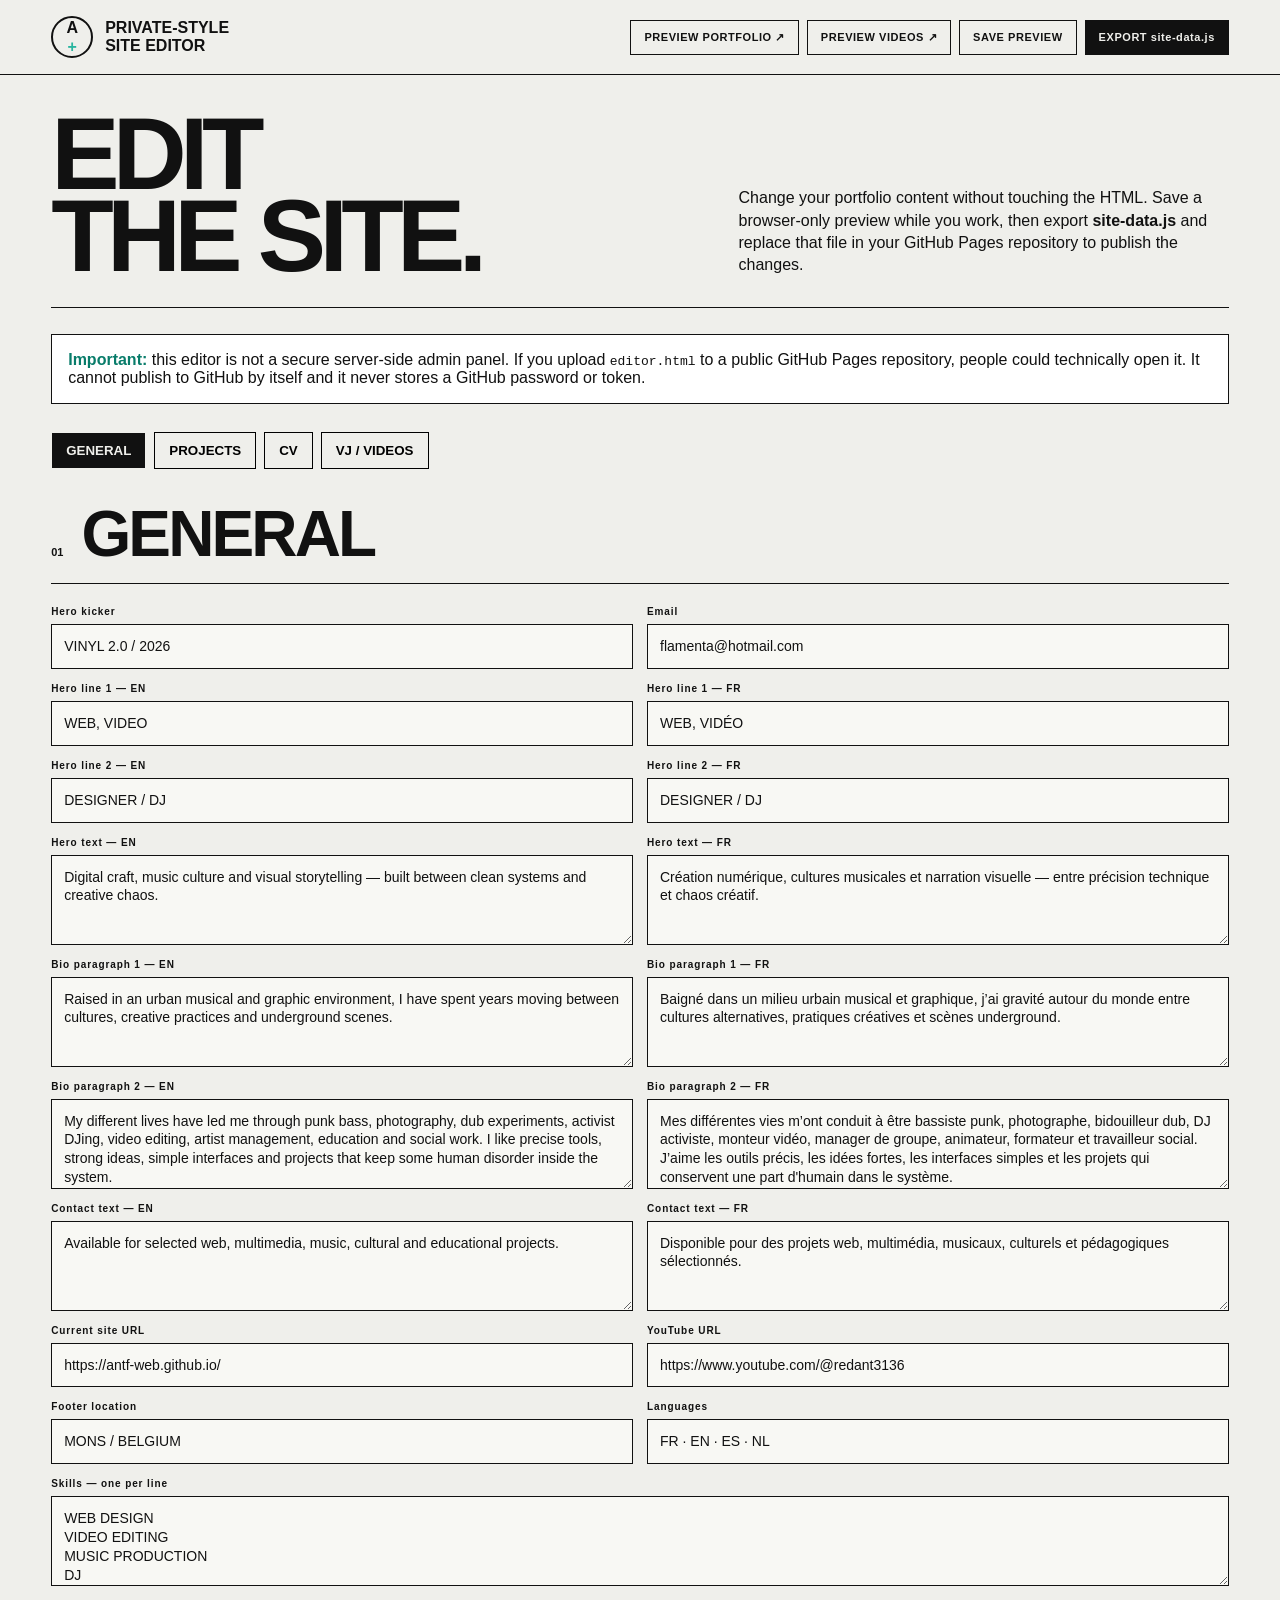
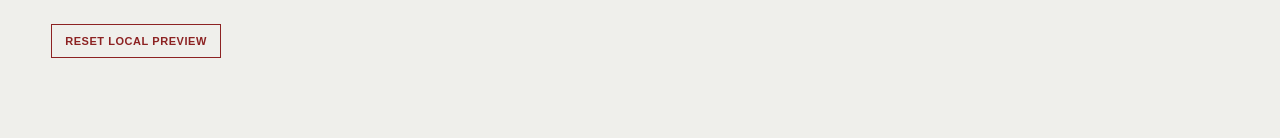
==== editor.html @ ae1c748e "Add files via upload" ====
<!doctype html>
<html lang="en">
<head>
  <meta charset="utf-8" />
  <meta name="viewport" content="width=device-width, initial-scale=1" />
  <meta name="robots" content="noindex,nofollow" />
  <title>Antoine Flament — Site Editor</title>
  <link rel="stylesheet" href="editor.css" />
</head>
<body>
  <header class="editor-header">
    <div class="editor-brand"><div class="editor-mark">A<span>+</span></div><div>PRIVATE-STYLE<br>SITE EDITOR</div></div>
    <div class="editor-actions">
      <a class="btn" href="index.html" target="_blank">PREVIEW PORTFOLIO ↗</a>
      <a class="btn" href="videos.html" target="_blank">PREVIEW VIDEOS ↗</a>
      <button class="btn" id="savePreview">SAVE PREVIEW</button>
      <button class="btn primary" id="exportData">EXPORT site-data.js</button>
    </div>
  </header>

  <main class="editor-shell">
    <section class="intro">
      <h1>EDIT<br>THE SITE.</h1>
      <p>Change your portfolio content without touching the HTML. Save a browser-only preview while you work, then export <strong>site-data.js</strong> and replace that file in your GitHub Pages repository to publish the changes.</p>
    </section>

    <div class="notice"><strong>Important:</strong> this editor is not a secure server-side admin panel. If you upload <code>editor.html</code> to a public GitHub Pages repository, people could technically open it. It cannot publish to GitHub by itself and it never stores a GitHub password or token.</div>

    <div class="tabs" role="tablist">
      <button class="tab active" data-tab="general">GENERAL</button>
      <button class="tab" data-tab="projects">PROJECTS</button>
      <button class="tab" data-tab="cv">CV</button>
      <button class="tab" data-tab="videos">VJ / VIDEOS</button>
    </div>

    <section class="panel active" id="general"><div class="section-title"><span>01</span><h2>GENERAL</h2></div><div class="form-grid" id="generalFields"></div></section>
    <section class="panel" id="projects">
      <div class="section-title"><span>02</span><h2>PROJECTS</h2></div>
      <div class="collection-toolbar" aria-label="Add portfolio item">
        <button class="btn add" type="button" data-add-project="music">+ MUSIC</button>
        <button class="btn add" type="button" data-add-project="web">+ WEB</button>
        <button class="btn add" type="button" data-add-project="video">+ VIDEO</button>
        <span class="toolbar-help">New items automatically appear under the matching filter on the portfolio page.</span>
      </div>
      <div id="projectsFields"></div>
    </section>
    <section class="panel" id="cv"><div class="section-title"><span>03</span><h2>CV</h2></div><div class="notice compact"><strong>Bilingual CV:</strong> each entry has independent English and French title/detail fields. The public language switch selects the matching version automatically.</div><div id="cvFields"></div></section>
    <section class="panel" id="videos">
      <div class="section-title"><span>04</span><h2>VJ / VIDEOS</h2></div>
      <div class="form-grid" id="videoIntroFields"></div>
      <div class="collection-toolbar">
        <button class="btn add" type="button" id="addVjVideo">+ VJ VIDEO</button>
        <span class="toolbar-help">Use a direct video file URL (MP4/WebM) for videos displayed on the VJ page.</span>
      </div>
      <div id="videoFields"></div>
    </section>

    <div style="margin-top:38px"><button class="btn danger" id="clearPreview">RESET LOCAL PREVIEW</button></div>
  </main>
  <div class="status" id="status"></div>
  <script src="site-data.js"></script>
  <script src="editor.js"></script>
</body>
</html>
---- editor.css ----
:root{--bg:#efefeb;--ink:#111;--accent:#28b59f;--line:#b9b9b2;--panel:#f8f8f4}*{box-sizing:border-box}body{margin:0;background:var(--bg);color:var(--ink);font-family:Arial,Helvetica,sans-serif}.editor-header{position:sticky;top:0;z-index:20;background:rgba(239,239,235,.96);backdrop-filter:blur(12px);border-bottom:1px solid;padding:16px clamp(16px,4vw,56px);display:flex;align-items:center;justify-content:space-between;gap:18px}.editor-brand{display:flex;align-items:center;gap:12px;font-weight:900}.editor-mark{width:42px;height:42px;border:2px solid;border-radius:50%;display:grid;place-items:center}.editor-mark span{color:var(--accent)}.editor-actions{display:flex;gap:8px;flex-wrap:wrap;justify-content:flex-end}.btn{border:1px solid var(--ink);background:transparent;color:var(--ink);padding:10px 13px;font-weight:800;font-size:11px;letter-spacing:.05em;cursor:pointer;text-decoration:none}.btn:hover,.btn.primary{background:var(--ink);color:var(--bg)}.btn.primary:hover{background:var(--accent);color:var(--ink)}.editor-shell{max-width:1450px;margin:auto;padding:38px clamp(16px,4vw,56px) 80px}.intro{display:grid;grid-template-columns:1.3fr 1fr;gap:50px;align-items:end;border-bottom:1px solid;padding-bottom:30px}.intro h1{font-size:clamp(50px,8vw,110px);line-height:.8;letter-spacing:-.065em;margin:0}.intro p{font-size:16px;line-height:1.4;margin:0}.notice{margin:26px 0;padding:16px;border:1px solid;background:#fff}.notice strong{color:#087c6a}.tabs{display:flex;gap:8px;flex-wrap:wrap;margin:28px 0}.tab{border:1px solid;background:transparent;padding:10px 14px;font-weight:900;cursor:pointer}.tab.active{background:var(--ink);color:var(--bg)}.panel{display:none}.panel.active{display:block}.section-title{display:flex;align-items:baseline;gap:18px;border-bottom:1px solid;margin:0 0 22px;padding-bottom:12px}.section-title span{font-size:11px;font-weight:900}.section-title h2{font-size:clamp(34px,5vw,68px);letter-spacing:-.045em;margin:0}.form-grid{display:grid;grid-template-columns:repeat(2,minmax(0,1fr));gap:14px}.field{display:flex;flex-direction:column;gap:7px}.field.full{grid-column:1/-1}.field label{font-size:10px;font-weight:900;letter-spacing:.09em}.field input,.field textarea,.field select{width:100%;border:1px solid var(--ink);background:var(--panel);padding:12px;font:14px/1.35 Arial,sans-serif;color:var(--ink);border-radius:0}.field textarea{min-height:90px;resize:vertical}.edit-card{border:1px solid;margin-bottom:18px;background:rgba(255,255,255,.28)}.edit-card-head{display:flex;justify-content:space-between;align-items:center;padding:14px 16px;border-bottom:1px solid;font-weight:900}.edit-card-body{padding:16px}.badge{font-size:10px;border:1px solid;padding:5px 7px;letter-spacing:.08em}.help{font-size:12px;opacity:.66;line-height:1.4;margin-top:8px}.status{position:fixed;right:18px;bottom:18px;background:var(--ink);color:var(--bg);padding:12px 15px;font-size:12px;font-weight:800;transform:translateY(100px);opacity:0;transition:.25s;z-index:40}.status.show{transform:none;opacity:1}.danger{border-color:#8c2222;color:#8c2222}.danger:hover{background:#8c2222;color:#fff}@media(max-width:800px){.editor-header{align-items:flex-start;flex-direction:column}.editor-actions{justify-content:flex-start}.intro{grid-template-columns:1fr}.form-grid{grid-template-columns:1fr}.field.full{grid-column:auto}}

.collection-toolbar{display:flex;align-items:center;gap:8px;flex-wrap:wrap;margin:0 0 18px}.btn.add{border-style:dashed}.btn.add:hover{background:var(--accent);color:var(--ink)}.toolbar-help{font-size:11px;opacity:.65;margin-left:6px}.card-actions{display:flex;gap:6px;align-items:center}.mini-btn{border:1px solid var(--ink);background:transparent;color:inherit;font:900 10px/1 Arial,sans-serif;padding:7px 9px;cursor:pointer;letter-spacing:.04em}.mini-btn:hover{background:var(--ink);color:var(--bg)}.mini-btn.remove{border-color:#8c2222;color:#8c2222}.mini-btn.remove:hover{background:#8c2222;color:#fff}.empty-state{border:1px dashed var(--line);padding:24px;font-size:13px;opacity:.7}.field .help.inline{margin-top:0}.select-row{display:grid;grid-template-columns:1fr 1fr;gap:14px}@media(max-width:800px){.toolbar-help{flex-basis:100%;margin:4px 0 0}.card-actions{flex-wrap:wrap;justify-content:flex-end}}
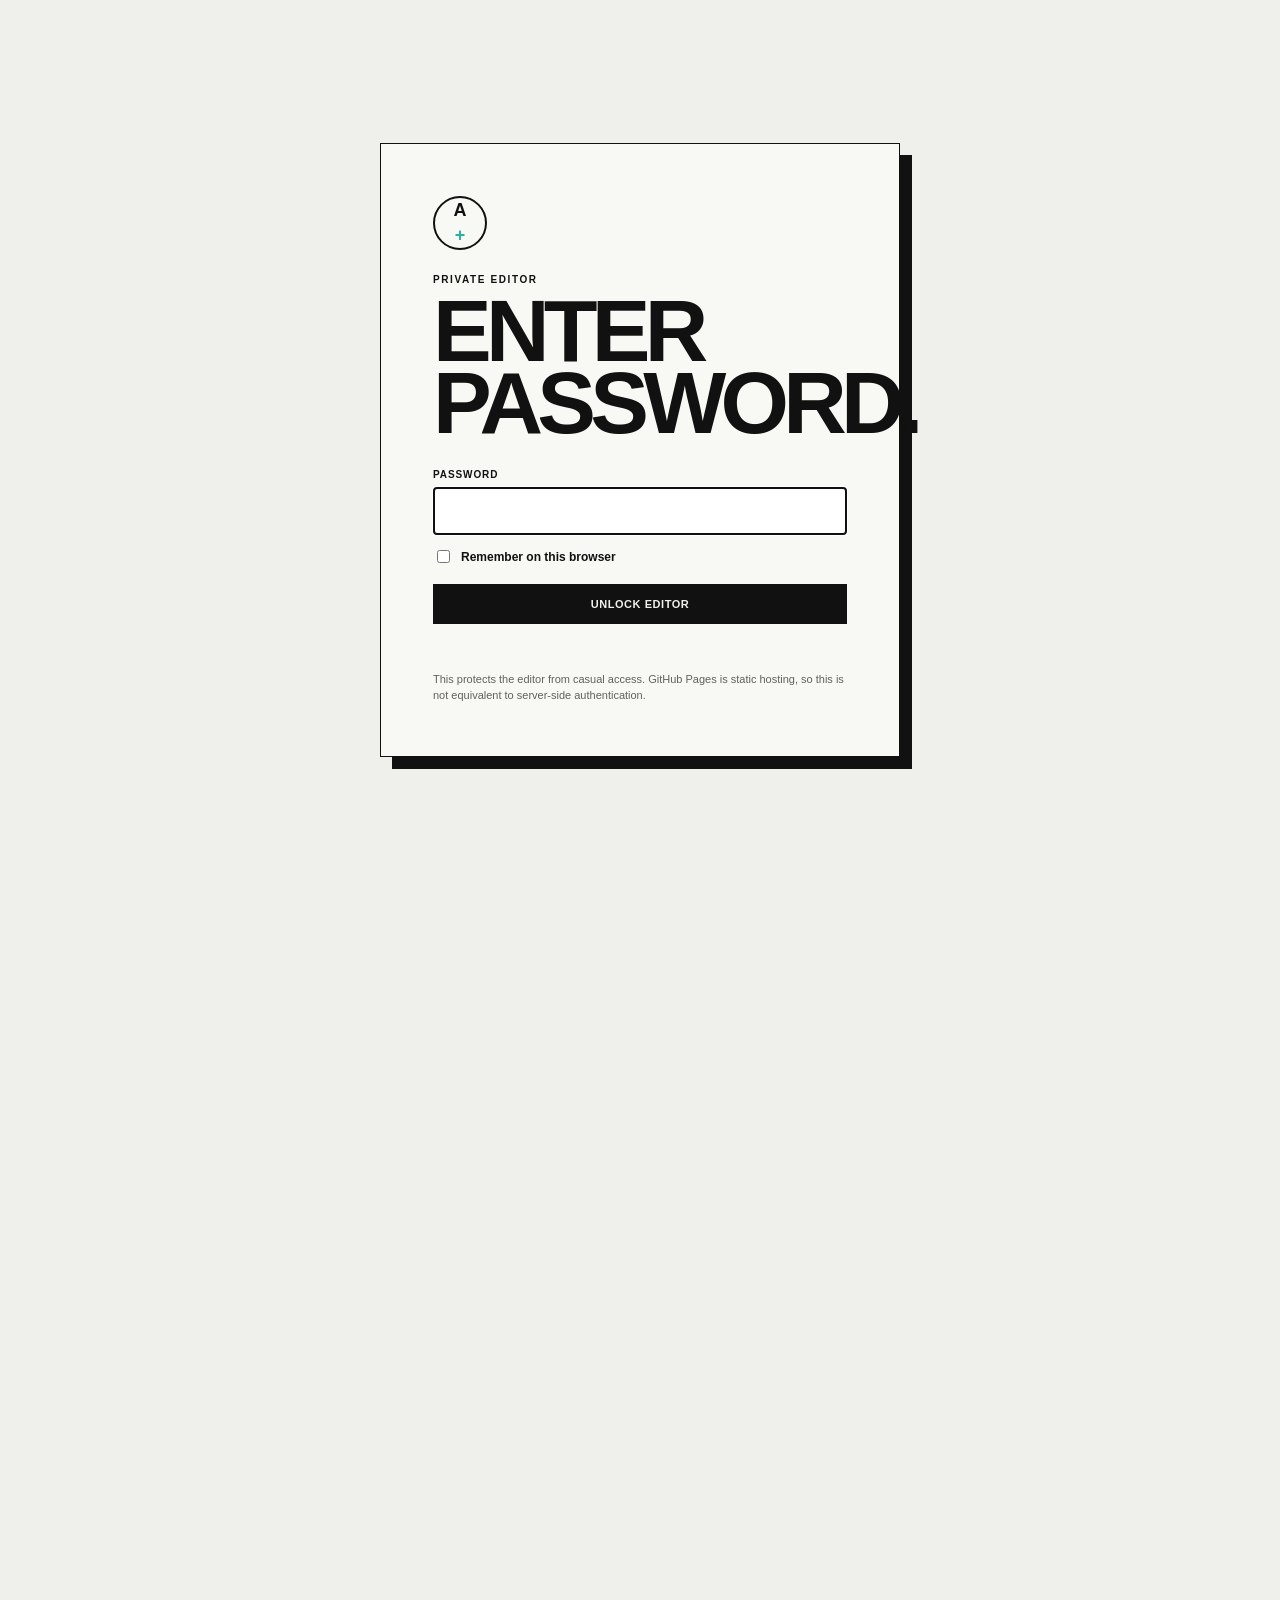
==== commit 6c215f78: "UP" ====
--- a/editor.html
+++ b/editor.html
@@ -7,7 +7,20 @@
   <title>Antoine Flament — Site Editor</title>
   <link rel="stylesheet" href="editor.css" />
 </head>
-<body>
+<body class="editor-locked">
+  <div class="editor-login" id="editorLogin" role="dialog" aria-modal="true" aria-labelledby="editorLoginTitle">
+    <form class="editor-login-card" id="editorLoginForm" autocomplete="off">
+      <div class="editor-login-mark">A<span>+</span></div>
+      <p class="editor-login-kicker">PRIVATE EDITOR</p>
+      <h1 id="editorLoginTitle">ENTER<br>PASSWORD.</h1>
+      <label for="editorPassword">PASSWORD</label>
+      <input id="editorPassword" name="password" type="password" autocomplete="current-password" required autofocus>
+      <label class="remember-row"><input id="rememberEditor" type="checkbox"> Remember on this browser</label>
+      <button class="btn primary login-submit" type="submit">UNLOCK EDITOR</button>
+      <p class="editor-login-error" id="editorLoginError" aria-live="polite"></p>
+      <p class="editor-login-note">This protects the editor from casual access. GitHub Pages is static hosting, so this is not equivalent to server-side authentication.</p>
+    </form>
+  </div>
   <header class="editor-header">
     <div class="editor-brand"><div class="editor-mark">A<span>+</span></div><div>PRIVATE-STYLE<br>SITE EDITOR</div></div>
     <div class="editor-actions">
@@ -15,6 +28,7 @@
       <a class="btn" href="videos.html" target="_blank">PREVIEW VIDEOS ↗</a>
       <button class="btn" id="savePreview">SAVE PREVIEW</button>
       <button class="btn primary" id="exportData">EXPORT site-data.js</button>
+      <button class="btn" id="lockEditor" type="button">LOCK</button>
     </div>
   </header>
 
@@ -24,7 +38,7 @@
       <p>Change your portfolio content without touching the HTML. Save a browser-only preview while you work, then export <strong>site-data.js</strong> and replace that file in your GitHub Pages repository to publish the changes.</p>
     </section>
 
-    <div class="notice"><strong>Important:</strong> this editor is not a secure server-side admin panel. If you upload <code>editor.html</code> to a public GitHub Pages repository, people could technically open it. It cannot publish to GitHub by itself and it never stores a GitHub password or token.</div>
+    <div class="notice"><strong>Password gate enabled:</strong> the editor is hidden until the correct password is entered. The password itself is not stored in plain text. Because GitHub Pages is static hosting, determined users can still bypass client-side protection; for sensitive administration, keep the editor files offline or use a host with server-side authentication.</div>
 
     <div class="tabs" role="tablist">
       <button class="tab active" data-tab="general">GENERAL</button>
@@ -58,6 +72,7 @@
     <div style="margin-top:38px"><button class="btn danger" id="clearPreview">RESET LOCAL PREVIEW</button></div>
   </main>
   <div class="status" id="status"></div>
+  <script src="editor-auth.js"></script>
   <script src="site-data.js"></script>
   <script src="editor.js"></script>
 </body>
--- a/editor.css
+++ b/editor.css
@@ -1,3 +1,18 @@
 :root{--bg:#efefeb;--ink:#111;--accent:#28b59f;--line:#b9b9b2;--panel:#f8f8f4}*{box-sizing:border-box}body{margin:0;background:var(--bg);color:var(--ink);font-family:Arial,Helvetica,sans-serif}.editor-header{position:sticky;top:0;z-index:20;background:rgba(239,239,235,.96);backdrop-filter:blur(12px);border-bottom:1px solid;padding:16px clamp(16px,4vw,56px);display:flex;align-items:center;justify-content:space-between;gap:18px}.editor-brand{display:flex;align-items:center;gap:12px;font-weight:900}.editor-mark{width:42px;height:42px;border:2px solid;border-radius:50%;display:grid;place-items:center}.editor-mark span{color:var(--accent)}.editor-actions{display:flex;gap:8px;flex-wrap:wrap;justify-content:flex-end}.btn{border:1px solid var(--ink);background:transparent;color:var(--ink);padding:10px 13px;font-weight:800;font-size:11px;letter-spacing:.05em;cursor:pointer;text-decoration:none}.btn:hover,.btn.primary{background:var(--ink);color:var(--bg)}.btn.primary:hover{background:var(--accent);color:var(--ink)}.editor-shell{max-width:1450px;margin:auto;padding:38px clamp(16px,4vw,56px) 80px}.intro{display:grid;grid-template-columns:1.3fr 1fr;gap:50px;align-items:end;border-bottom:1px solid;padding-bottom:30px}.intro h1{font-size:clamp(50px,8vw,110px);line-height:.8;letter-spacing:-.065em;margin:0}.intro p{font-size:16px;line-height:1.4;margin:0}.notice{margin:26px 0;padding:16px;border:1px solid;background:#fff}.notice strong{color:#087c6a}.tabs{display:flex;gap:8px;flex-wrap:wrap;margin:28px 0}.tab{border:1px solid;background:transparent;padding:10px 14px;font-weight:900;cursor:pointer}.tab.active{background:var(--ink);color:var(--bg)}.panel{display:none}.panel.active{display:block}.section-title{display:flex;align-items:baseline;gap:18px;border-bottom:1px solid;margin:0 0 22px;padding-bottom:12px}.section-title span{font-size:11px;font-weight:900}.section-title h2{font-size:clamp(34px,5vw,68px);letter-spacing:-.045em;margin:0}.form-grid{display:grid;grid-template-columns:repeat(2,minmax(0,1fr));gap:14px}.field{display:flex;flex-direction:column;gap:7px}.field.full{grid-column:1/-1}.field label{font-size:10px;font-weight:900;letter-spacing:.09em}.field input,.field textarea,.field select{width:100%;border:1px solid var(--ink);background:var(--panel);padding:12px;font:14px/1.35 Arial,sans-serif;color:var(--ink);border-radius:0}.field textarea{min-height:90px;resize:vertical}.edit-card{border:1px solid;margin-bottom:18px;background:rgba(255,255,255,.28)}.edit-card-head{display:flex;justify-content:space-between;align-items:center;padding:14px 16px;border-bottom:1px solid;font-weight:900}.edit-card-body{padding:16px}.badge{font-size:10px;border:1px solid;padding:5px 7px;letter-spacing:.08em}.help{font-size:12px;opacity:.66;line-height:1.4;margin-top:8px}.status{position:fixed;right:18px;bottom:18px;background:var(--ink);color:var(--bg);padding:12px 15px;font-size:12px;font-weight:800;transform:translateY(100px);opacity:0;transition:.25s;z-index:40}.status.show{transform:none;opacity:1}.danger{border-color:#8c2222;color:#8c2222}.danger:hover{background:#8c2222;color:#fff}@media(max-width:800px){.editor-header{align-items:flex-start;flex-direction:column}.editor-actions{justify-content:flex-start}.intro{grid-template-columns:1fr}.form-grid{grid-template-columns:1fr}.field.full{grid-column:auto}}
 
 .collection-toolbar{display:flex;align-items:center;gap:8px;flex-wrap:wrap;margin:0 0 18px}.btn.add{border-style:dashed}.btn.add:hover{background:var(--accent);color:var(--ink)}.toolbar-help{font-size:11px;opacity:.65;margin-left:6px}.card-actions{display:flex;gap:6px;align-items:center}.mini-btn{border:1px solid var(--ink);background:transparent;color:inherit;font:900 10px/1 Arial,sans-serif;padding:7px 9px;cursor:pointer;letter-spacing:.04em}.mini-btn:hover{background:var(--ink);color:var(--bg)}.mini-btn.remove{border-color:#8c2222;color:#8c2222}.mini-btn.remove:hover{background:#8c2222;color:#fff}.empty-state{border:1px dashed var(--line);padding:24px;font-size:13px;opacity:.7}.field .help.inline{margin-top:0}.select-row{display:grid;grid-template-columns:1fr 1fr;gap:14px}@media(max-width:800px){.toolbar-help{flex-basis:100%;margin:4px 0 0}.card-actions{flex-wrap:wrap;justify-content:flex-end}}
+
+/* Password gate */
+.editor-login{position:fixed;inset:0;z-index:9999;display:grid;place-items:center;padding:20px;background:var(--bg)}
+.editor-login-card{width:min(520px,100%);border:1px solid var(--ink);background:var(--panel);padding:clamp(24px,6vw,52px);box-shadow:12px 12px 0 var(--ink)}
+.editor-login-mark{width:54px;height:54px;border:2px solid;border-radius:50%;display:grid;place-items:center;font-weight:900;font-size:18px;margin-bottom:24px}.editor-login-mark span{color:var(--accent)}
+.editor-login-kicker{font-size:10px;font-weight:900;letter-spacing:.16em;margin:0 0 10px}
+.editor-login-card h1{font-size:clamp(48px,10vw,88px);line-height:.82;letter-spacing:-.065em;margin:0 0 30px}
+.editor-login-card>label:not(.remember-row){display:block;font-size:10px;font-weight:900;letter-spacing:.09em;margin-bottom:7px}
+.editor-login-card input[type=password]{width:100%;border:1px solid var(--ink);background:#fff;padding:14px;font:16px Arial,sans-serif;margin-bottom:12px;border-radius:0}
+.remember-row{display:flex!important;align-items:center;gap:8px;font-size:12px!important;font-weight:700!important;letter-spacing:0!important;margin:0 0 18px!important;cursor:pointer}.remember-row input{accent-color:var(--ink)}
+.login-submit{width:100%;padding:13px 16px}
+.editor-login-error{min-height:18px;margin:12px 0 0;color:#8c2222;font-size:12px;font-weight:900}
+.editor-login-note{font-size:11px;line-height:1.45;opacity:.65;margin:18px 0 0}
+body.editor-locked>.editor-header,body.editor-locked>.editor-shell,body.editor-locked>.status{visibility:hidden;pointer-events:none}
+body.editor-unlocked .editor-login{display:none}
